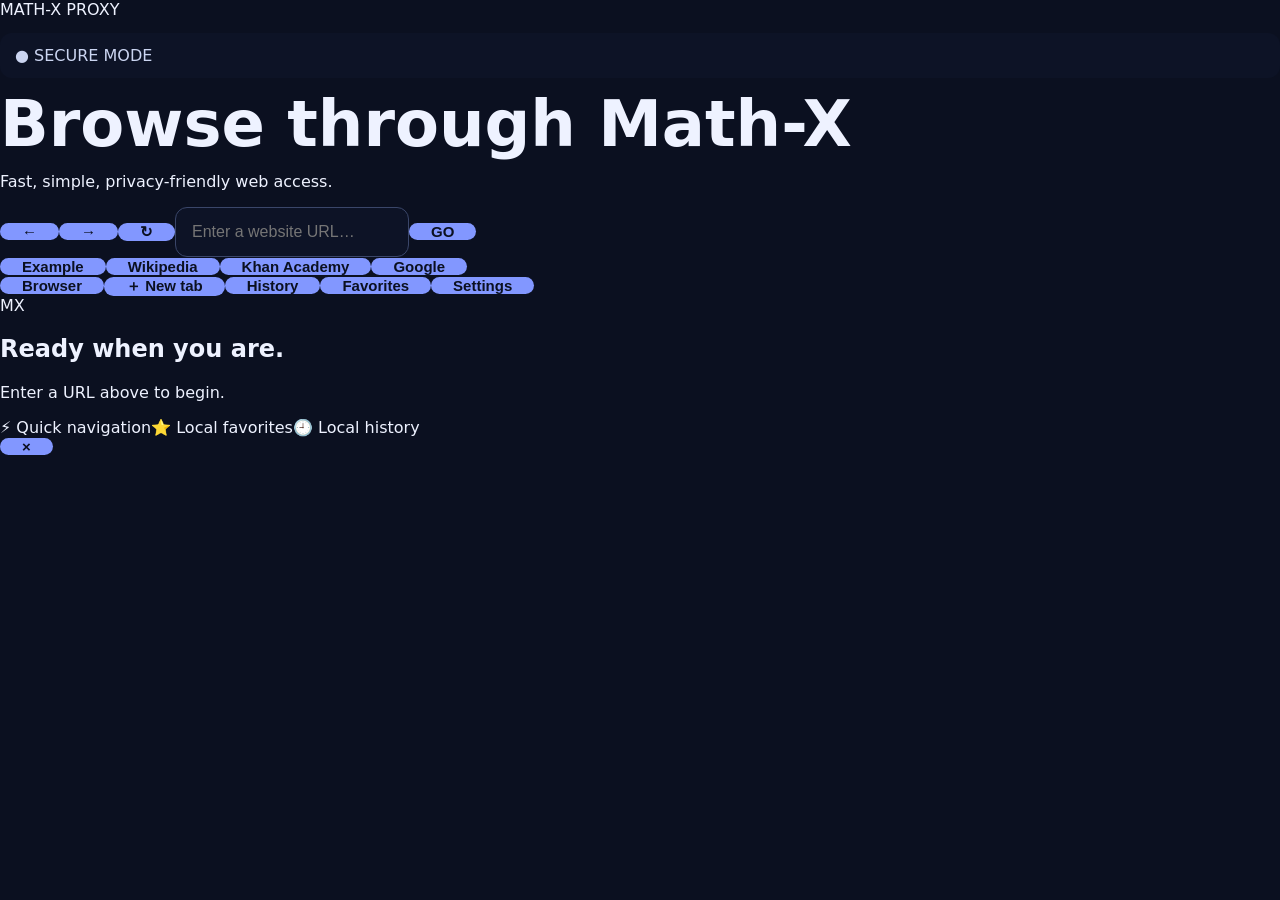
==== proxy-pro/templates/index.html @ 6c1ec421 "Add full proxy interface" ====
<!doctype html>
<html lang="en">
<head>
<meta charset="utf-8">
<meta name="viewport" content="width=device-width,initial-scale=1">
<title>Math-X Proxy Pro</title>
<link rel="stylesheet" href="/static/style.css">
</head>
<body>
<header class="top"><div class="brand">MATH-X <span>PROXY</span></div><div class="status">● SECURE MODE</div></header>
<main>
<section class="hero"><h1>Browse through Math-X</h1><p>Fast, simple, privacy-friendly web access.</p>
<div class="bar"><button id="back" title="Alt+Left">←</button><button id="forward" title="Alt+Right">→</button><button id="reload" title="Ctrl+R">↻</button><input id="url" placeholder="Enter a website URL…" autocomplete="off"><button id="go">GO</button></div>
<div class="quick"><button data-url="https://example.com">Example</button><button data-url="https://wikipedia.org">Wikipedia</button><button data-url="https://www.khanacademy.org">Khan Academy</button><button data-url="https://www.google.com">Google</button></div>
</section>
<section class="workspace"><div class="tabs"><button class="tab active">Browser</button><button class="tab" id="newTab">＋ New tab</button><button class="tab" id="historyBtn">History</button><button class="tab" id="favoritesBtn">Favorites</button><button class="tab" id="settingsBtn">Settings</button></div><div class="panel"><div id="welcome"><div class="orb">MX</div><h2>Ready when you are.</h2><p>Enter a URL above to begin.</p><div class="tips"><span>⚡ Quick navigation</span><span>⭐ Local favorites</span><span>🕘 Local history</span></div></div><iframe id="frame" hidden sandbox="allow-forms allow-modals allow-popups allow-scripts allow-same-origin"></iframe></div></section>
</main>
<div id="drawer" class="drawer"><button id="closeDrawer">×</button><div id="drawerContent"></div></div>
<script src="/static/script.js"></script>
</body></html>
---- static/style.css ----
* { box-sizing: border-box; }
:root { color-scheme: dark; font-family: Inter, system-ui, -apple-system, BlinkMacSystemFont, "Segoe UI", sans-serif; }
body { margin: 0; min-height: 100vh; background: #0b1020; color: #eef2ff; }
.shell { width: min(900px, 92vw); margin: 0 auto; padding: 8vh 0; }
.card { background: #141b31; border: 1px solid #293454; border-radius: 24px; padding: clamp(24px, 5vw, 48px); box-shadow: 0 24px 70px rgba(0,0,0,.28); }
.badge { display: inline-block; padding: 6px 10px; border-radius: 999px; background: #202a4b; color: #aebdff; font-size: 12px; font-weight: 800; letter-spacing: .12em; }
h1 { margin: 14px 0 6px; font-size: clamp(36px, 8vw, 64px); line-height: 1; }
.subtitle { margin: 0 0 32px; color: #aeb8d2; font-size: 17px; }
label { display: block; margin-bottom: 9px; font-weight: 700; }
.row { display: flex; gap: 10px; }
input { flex: 1; min-width: 0; border: 1px solid #3a4669; background: #0d1326; color: #fff; border-radius: 12px; padding: 15px 16px; font-size: 16px; outline: none; }
input:focus { border-color: #8297ff; box-shadow: 0 0 0 3px rgba(130,151,255,.16); }
button { border: 0; border-radius: 12px; padding: 0 22px; background: #8297ff; color: #0b1020; font-weight: 800; font-size: 15px; cursor: pointer; }
button:hover { filter: brightness(1.08); }
.examples { display: flex; flex-wrap: wrap; gap: 8px; margin: 14px 0 18px; }
.example { padding: 9px 12px; background: #202a4b; color: #dce3ff; font-size: 13px; }
.status { margin-top: 14px; padding: 13px 15px; border-radius: 12px; background: #0d1326; color: #cbd5f1; white-space: pre-wrap; }
.status.error { color: #ffb4b4; }
#result { width: 100%; min-height: 500px; margin-top: 18px; border: 1px solid #303b5c; border-radius: 14px; background: white; }
.note { margin: 20px 0 0; color: #7f8aa8; font-size: 12px; line-height: 1.5; }
@media (max-width: 600px) { .row { flex-direction: column; } button { min-height: 48px; } .shell { padding: 24px 0; } }
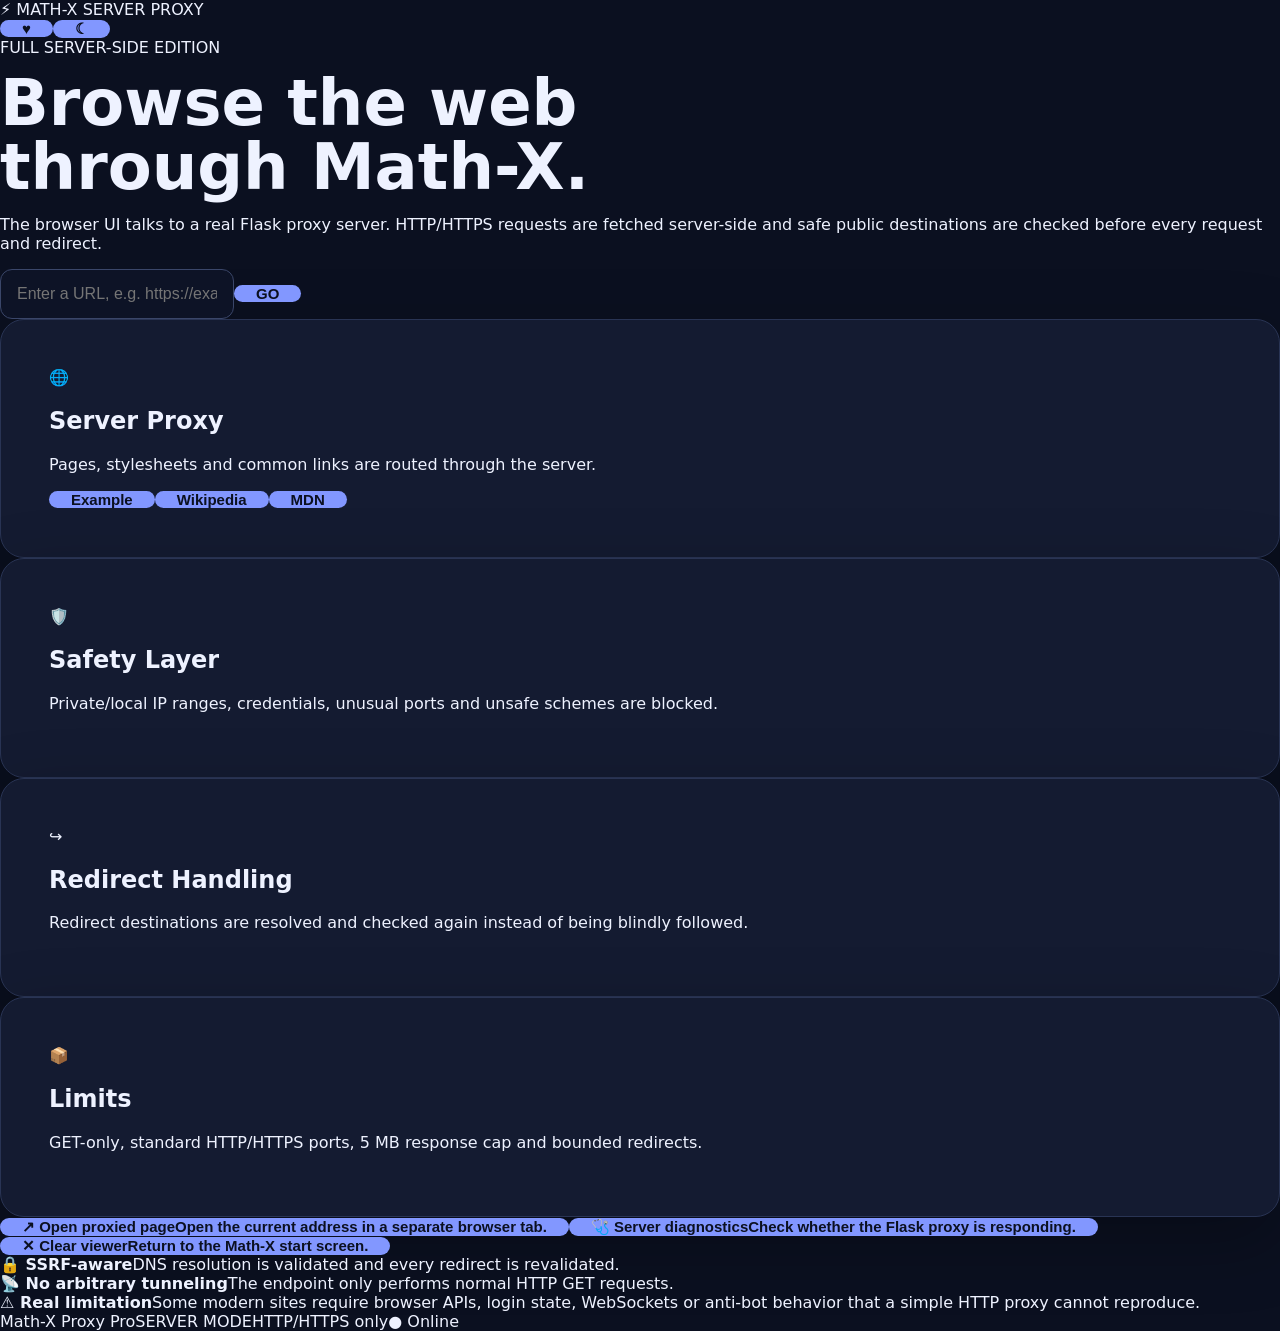
==== commit 3c012ba4: "Connect Proxy Pro UI to server proxy" ====
--- a/proxy-pro/templates/index.html
+++ b/proxy-pro/templates/index.html
@@ -3,18 +3,47 @@
 <head>
 <meta charset="utf-8">
 <meta name="viewport" content="width=device-width,initial-scale=1">
-<title>Math-X Proxy Pro</title>
+<title>Math-X Proxy Pro — Server</title>
 <link rel="stylesheet" href="/static/style.css">
 </head>
 <body>
-<header class="top"><div class="brand">MATH-X <span>PROXY</span></div><div class="status">● SECURE MODE</div></header>
+<div class="ambient"></div>
+<header class="top"><div class="brand">⚡ MATH-X <span>SERVER PROXY</span></div><div class="top-actions"><button id="health">♥</button><button id="theme">☾</button></div></header>
 <main>
-<section class="hero"><h1>Browse through Math-X</h1><p>Fast, simple, privacy-friendly web access.</p>
-<div class="bar"><button id="back" title="Alt+Left">←</button><button id="forward" title="Alt+Right">→</button><button id="reload" title="Ctrl+R">↻</button><input id="url" placeholder="Enter a website URL…" autocomplete="off"><button id="go">GO</button></div>
-<div class="quick"><button data-url="https://example.com">Example</button><button data-url="https://wikipedia.org">Wikipedia</button><button data-url="https://www.khanacademy.org">Khan Academy</button><button data-url="https://www.google.com">Google</button></div>
+<section class="home-page">
+<div class="hero"><div class="eyebrow">FULL SERVER-SIDE EDITION</div><h1>Browse the web<br><span>through Math-X.</span></h1><p>The browser UI talks to a real Flask proxy server. HTTP/HTTPS requests are fetched server-side and safe public destinations are checked before every request and redirect.</p></div>
+<div class="searchbox"><input id="url" placeholder="Enter a URL, e.g. https://example.com" autocomplete="off"><button id="go">GO</button></div>
+<div class="cards">
+<article class="card"><div class="card-icon">🌐</div><h2>Server Proxy</h2><p>Pages, stylesheets and common links are routed through the server.</p><div class="quick"><button data-url="https://example.com">Example</button><button data-url="https://www.wikipedia.org">Wikipedia</button><button data-url="https://developer.mozilla.org">MDN</button></div></article>
+<article class="card"><div class="card-icon">🛡️</div><h2>Safety Layer</h2><p>Private/local IP ranges, credentials, unusual ports and unsafe schemes are blocked.</p></article>
+<article class="card"><div class="card-icon">↪️</div><h2>Redirect Handling</h2><p>Redirect destinations are resolved and checked again instead of being blindly followed.</p></article>
+<article class="card"><div class="card-icon">📦</div><h2>Limits</h2><p>GET-only, standard HTTP/HTTPS ports, 5 MB response cap and bounded redirects.</p></article>
+</div>
+<div class="mega-grid"><button class="mega-card" id="openNew">↗ Open proxied page<span>Open the current address in a separate browser tab.</span></button><button class="mega-card" id="serverHealth">🩺 Server diagnostics<span>Check whether the Flask proxy is responding.</span></button><button class="mega-card" id="clear">✕ Clear viewer<span>Return to the Math-X start screen.</span></button></div>
+<div class="feature-grid"><div><b>🔒 SSRF-aware</b><span>DNS resolution is validated and every redirect is revalidated.</span></div><div><b>📡 No arbitrary tunneling</b><span>The endpoint only performs normal HTTP GET requests.</span></div><div><b>⚠️ Real limitation</b><span>Some modern sites require browser APIs, login state, WebSockets or anti-bot behavior that a simple HTTP proxy cannot reproduce.</span></div></div>
 </section>
-<section class="workspace"><div class="tabs"><button class="tab active">Browser</button><button class="tab" id="newTab">＋ New tab</button><button class="tab" id="historyBtn">History</button><button class="tab" id="favoritesBtn">Favorites</button><button class="tab" id="settingsBtn">Settings</button></div><div class="panel"><div id="welcome"><div class="orb">MX</div><h2>Ready when you are.</h2><p>Enter a URL above to begin.</p><div class="tips"><span>⚡ Quick navigation</span><span>⭐ Local favorites</span><span>🕘 Local history</span></div></div><iframe id="frame" hidden sandbox="allow-forms allow-modals allow-popups allow-scripts allow-same-origin"></iframe></div></section>
+<section class="viewer-page" id="viewerPage" hidden><div class="viewer-head"><div><strong id="status">Loading</strong><span id="hint">Server proxy</span></div><div class="viewer-actions"><button id="back">←</button><button id="reload">↻</button><button id="newTab">↗</button></div></div><div id="loading" class="loading"><div class="spinner"></div><b>Fetching through Math-X…</b></div><iframe id="frame" title="Math-X proxied website" sandbox="allow-forms allow-modals allow-popups allow-scripts allow-same-origin"></iframe></section>
 </main>
-<div id="drawer" class="drawer"><button id="closeDrawer">×</button><div id="drawerContent"></div></div>
-<script src="/static/script.js"></script>
+<footer><span>Math-X Proxy Pro</span><span>SERVER MODE</span><span>HTTP/HTTPS only</span><span id="online">● Online</span></footer>
+<div id="toast" class="toast" role="status"></div>
+<script>
+(() => {
+ const $=s=>document.querySelector(s), input=$('#url'), home=document.querySelector('.home-page'), viewer=$('#viewerPage'), frame=$('#frame'), loading=$('#loading'), status=$('#status'), hint=$('#hint'), toast=$('#toast');
+ let current='', history=JSON.parse(localStorage.getItem('mx-server-history')||'[]');
+ const notify=m=>{toast.textContent=m;toast.classList.add('show');clearTimeout(notify.t);notify.t=setTimeout(()=>toast.classList.remove('show'),2200)};
+ const normalize=v=>{v=String(v||'').trim();if(!v)return'';if(/^https?:\/\//i.test(v))return v;if(/^[^\s]+\.[^\s]+/.test(v))return'https://'+v;return'https://www.google.com/search?q='+encodeURIComponent(v)};
+ const proxy=v=>'/proxy?url='+encodeURIComponent(v);
+ function open(v,add=true){const u=normalize(v);if(!u){notify('Enter a URL first.');return}current=u;input.value=u;home.hidden=true;viewer.hidden=false;loading.hidden=false;status.textContent=new URL(u).hostname;hint.textContent='Fetched by the Math-X server';frame.src=proxy(u);if(add){history=[u,...history.filter(x=>x!==u)].slice(0,100);localStorage.setItem('mx-server-history',JSON.stringify(history))}}
+ $('#go').onclick=()=>open(input.value);input.onkeydown=e=>{if(e.key==='Enter')open(input.value)};
+ document.querySelectorAll('[data-url]').forEach(b=>b.onclick=()=>open(b.dataset.url));
+ frame.onload=()=>{loading.hidden=true};
+ $('#reload').onclick=()=>current&&open(current,false);$('#newTab').onclick=()=>current&&window.open(proxy(current),'_blank');$('#openNew').onclick=()=>current?window.open(proxy(current),'_blank'):notify('Open a page first.');
+ $('#clear').onclick=()=>{current='';viewer.hidden=true;home.hidden=false;frame.src='about:blank';input.value=''};
+ $('#back').onclick=()=>{if(history.length>1){const i=history.indexOf(current);const prev=history[i+1]||history[1];if(prev)open(prev,false)}else notify('No previous proxy page.')};
+ $('#health').onclick=$('#serverHealth').onclick=async()=>{try{const r=await fetch('/health');const j=await r.json();notify(j.ok?'♥ Server online — safe server proxy active':'Server check failed')}catch{notify('Server health check failed')}};
+ $('#theme').onclick=()=>{document.body.classList.toggle('light');localStorage.setItem('mx-server-theme',document.body.classList.contains('light')?'light':'dark')};
+ if(localStorage.getItem('mx-server-theme')==='light')document.body.classList.add('light');
+ window.addEventListener('online',()=>$('#online').textContent='● Online');window.addEventListener('offline',()=>$('#online').textContent='● Offline');
+})();
+</script>
 </body></html>
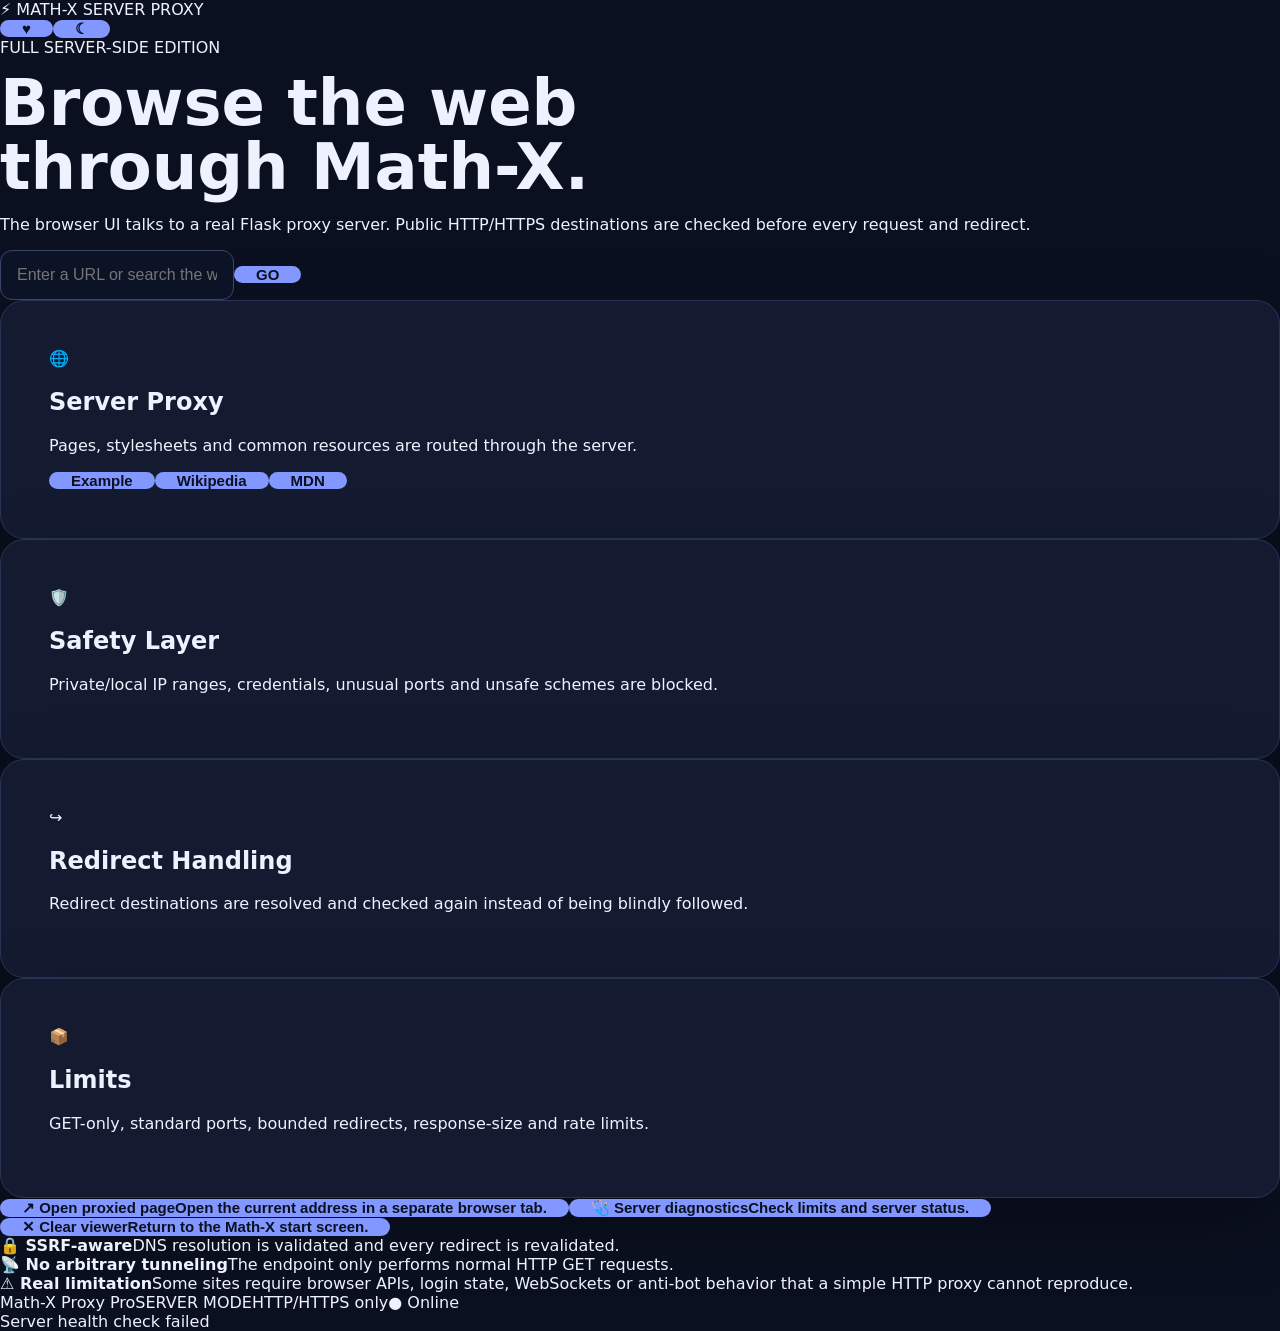
==== commit 17cdba8f: "Upgrade server proxy UI with navigation, keyboard shortcuts, and diagnostics" ====
--- a/proxy-pro/templates/index.html
+++ b/proxy-pro/templates/index.html
@@ -8,42 +8,59 @@
 </head>
 <body>
 <div class="ambient"></div>
-<header class="top"><div class="brand">⚡ MATH-X <span>SERVER PROXY</span></div><div class="top-actions"><button id="health">♥</button><button id="theme">☾</button></div></header>
+<header class="top">
+  <div class="brand">⚡ MATH-X <span>SERVER PROXY</span></div>
+  <div class="top-actions"><button id="health" title="Server health">♥</button><button id="theme" title="Toggle theme">☾</button></div>
+</header>
 <main>
 <section class="home-page">
-<div class="hero"><div class="eyebrow">FULL SERVER-SIDE EDITION</div><h1>Browse the web<br><span>through Math-X.</span></h1><p>The browser UI talks to a real Flask proxy server. HTTP/HTTPS requests are fetched server-side and safe public destinations are checked before every request and redirect.</p></div>
-<div class="searchbox"><input id="url" placeholder="Enter a URL, e.g. https://example.com" autocomplete="off"><button id="go">GO</button></div>
+<div class="hero"><div class="eyebrow">FULL SERVER-SIDE EDITION</div><h1>Browse the web<br><span>through Math-X.</span></h1><p>The browser UI talks to a real Flask proxy server. Public HTTP/HTTPS destinations are checked before every request and redirect.</p></div>
+<div class="searchbox"><input id="url" placeholder="Enter a URL or search the web…" autocomplete="off" spellcheck="false"><button id="go">GO</button></div>
 <div class="cards">
-<article class="card"><div class="card-icon">🌐</div><h2>Server Proxy</h2><p>Pages, stylesheets and common links are routed through the server.</p><div class="quick"><button data-url="https://example.com">Example</button><button data-url="https://www.wikipedia.org">Wikipedia</button><button data-url="https://developer.mozilla.org">MDN</button></div></article>
+<article class="card"><div class="card-icon">🌐</div><h2>Server Proxy</h2><p>Pages, stylesheets and common resources are routed through the server.</p><div class="quick"><button data-url="https://example.com">Example</button><button data-url="https://www.wikipedia.org">Wikipedia</button><button data-url="https://developer.mozilla.org">MDN</button></div></article>
 <article class="card"><div class="card-icon">🛡️</div><h2>Safety Layer</h2><p>Private/local IP ranges, credentials, unusual ports and unsafe schemes are blocked.</p></article>
 <article class="card"><div class="card-icon">↪️</div><h2>Redirect Handling</h2><p>Redirect destinations are resolved and checked again instead of being blindly followed.</p></article>
-<article class="card"><div class="card-icon">📦</div><h2>Limits</h2><p>GET-only, standard HTTP/HTTPS ports, 5 MB response cap and bounded redirects.</p></article>
+<article class="card"><div class="card-icon">📦</div><h2>Limits</h2><p>GET-only, standard ports, bounded redirects, response-size and rate limits.</p></article>
 </div>
-<div class="mega-grid"><button class="mega-card" id="openNew">↗ Open proxied page<span>Open the current address in a separate browser tab.</span></button><button class="mega-card" id="serverHealth">🩺 Server diagnostics<span>Check whether the Flask proxy is responding.</span></button><button class="mega-card" id="clear">✕ Clear viewer<span>Return to the Math-X start screen.</span></button></div>
-<div class="feature-grid"><div><b>🔒 SSRF-aware</b><span>DNS resolution is validated and every redirect is revalidated.</span></div><div><b>📡 No arbitrary tunneling</b><span>The endpoint only performs normal HTTP GET requests.</span></div><div><b>⚠️ Real limitation</b><span>Some modern sites require browser APIs, login state, WebSockets or anti-bot behavior that a simple HTTP proxy cannot reproduce.</span></div></div>
+<div class="mega-grid"><button class="mega-card" id="openNew">↗ Open proxied page<span>Open the current address in a separate browser tab.</span></button><button class="mega-card" id="serverHealth">🩺 Server diagnostics<span>Check limits and server status.</span></button><button class="mega-card" id="clear">✕ Clear viewer<span>Return to the Math-X start screen.</span></button></div>
+<div class="feature-grid"><div><b>🔒 SSRF-aware</b><span>DNS resolution is validated and every redirect is revalidated.</span></div><div><b>📡 No arbitrary tunneling</b><span>The endpoint only performs normal HTTP GET requests.</span></div><div><b>⚠️ Real limitation</b><span>Some sites require browser APIs, login state, WebSockets or anti-bot behavior that a simple HTTP proxy cannot reproduce.</span></div></div>
 </section>
-<section class="viewer-page" id="viewerPage" hidden><div class="viewer-head"><div><strong id="status">Loading</strong><span id="hint">Server proxy</span></div><div class="viewer-actions"><button id="back">←</button><button id="reload">↻</button><button id="newTab">↗</button></div></div><div id="loading" class="loading"><div class="spinner"></div><b>Fetching through Math-X…</b></div><iframe id="frame" title="Math-X proxied website" sandbox="allow-forms allow-modals allow-popups allow-scripts allow-same-origin"></iframe></section>
+<section class="viewer-page" id="viewerPage" hidden>
+  <div class="viewer-head"><div><strong id="status">Loading</strong><span id="hint">Server proxy</span></div><div class="viewer-actions"><button id="back" title="Back">←</button><button id="home" title="Home">⌂</button><button id="reload" title="Reload">↻</button><button id="newTab" title="Open in new tab">↗</button></div></div>
+  <div id="errorPanel" hidden class="proxy-error"><div class="error-icon">⚠️</div><h2>Math-X could not load this page</h2><p id="errorText">The server could not fetch the destination.</p><button id="errorHome">Back to Math-X</button></div>
+  <div id="loading" class="loading"><div class="spinner"></div><b>Fetching through Math-X…</b><span>Checking destination and following safe redirects</span></div>
+  <iframe id="frame" title="Math-X proxied website" sandbox="allow-forms allow-modals allow-popups allow-scripts allow-same-origin"></iframe>
+</section>
 </main>
 <footer><span>Math-X Proxy Pro</span><span>SERVER MODE</span><span>HTTP/HTTPS only</span><span id="online">● Online</span></footer>
 <div id="toast" class="toast" role="status"></div>
 <script>
 (() => {
- const $=s=>document.querySelector(s), input=$('#url'), home=document.querySelector('.home-page'), viewer=$('#viewerPage'), frame=$('#frame'), loading=$('#loading'), status=$('#status'), hint=$('#hint'), toast=$('#toast');
+ const $=s=>document.querySelector(s), input=$('#url'), homePage=document.querySelector('.home-page'), viewer=$('#viewerPage'), frame=$('#frame'), loading=$('#loading'), errorPanel=$('#errorPanel'), errorText=$('#errorText'), status=$('#status'), hint=$('#hint'), toast=$('#toast');
  let current='', history=JSON.parse(localStorage.getItem('mx-server-history')||'[]');
- const notify=m=>{toast.textContent=m;toast.classList.add('show');clearTimeout(notify.t);notify.t=setTimeout(()=>toast.classList.remove('show'),2200)};
+ const notify=m=>{toast.textContent=m;toast.classList.add('show');clearTimeout(notify.t);notify.t=setTimeout(()=>toast.classList.remove('show'),2400)};
  const normalize=v=>{v=String(v||'').trim();if(!v)return'';if(/^https?:\/\//i.test(v))return v;if(/^[^\s]+\.[^\s]+/.test(v))return'https://'+v;return'https://www.google.com/search?q='+encodeURIComponent(v)};
  const proxy=v=>'/proxy?url='+encodeURIComponent(v);
- function open(v,add=true){const u=normalize(v);if(!u){notify('Enter a URL first.');return}current=u;input.value=u;home.hidden=true;viewer.hidden=false;loading.hidden=false;status.textContent=new URL(u).hostname;hint.textContent='Fetched by the Math-X server';frame.src=proxy(u);if(add){history=[u,...history.filter(x=>x!==u)].slice(0,100);localStorage.setItem('mx-server-history',JSON.stringify(history))}}
+ const showError=m=>{loading.hidden=true;frame.hidden=true;errorPanel.hidden=false;errorText.textContent=m||'The server could not fetch the destination.'};
+ function open(v,add=true){const u=normalize(v);if(!u){notify('Enter a URL or search term first.');return}try{new URL(u)}catch{notify('That address is not valid.');return}current=u;input.value=u;homePage.hidden=true;viewer.hidden=false;frame.hidden=false;errorPanel.hidden=true;loading.hidden=false;status.textContent=new URL(u).hostname;hint.textContent='Fetched by the Math-X server';frame.src=proxy(u);if(add){history=[u,...history.filter(x=>x!==u)].slice(0,100);localStorage.setItem('mx-server-history',JSON.stringify(history))}}
  $('#go').onclick=()=>open(input.value);input.onkeydown=e=>{if(e.key==='Enter')open(input.value)};
  document.querySelectorAll('[data-url]').forEach(b=>b.onclick=()=>open(b.dataset.url));
  frame.onload=()=>{loading.hidden=true};
- $('#reload').onclick=()=>current&&open(current,false);$('#newTab').onclick=()=>current&&window.open(proxy(current),'_blank');$('#openNew').onclick=()=>current?window.open(proxy(current),'_blank'):notify('Open a page first.');
- $('#clear').onclick=()=>{current='';viewer.hidden=true;home.hidden=false;frame.src='about:blank';input.value=''};
- $('#back').onclick=()=>{if(history.length>1){const i=history.indexOf(current);const prev=history[i+1]||history[1];if(prev)open(prev,false)}else notify('No previous proxy page.')};
- $('#health').onclick=$('#serverHealth').onclick=async()=>{try{const r=await fetch('/health');const j=await r.json();notify(j.ok?'♥ Server online — safe server proxy active':'Server check failed')}catch{notify('Server health check failed')}};
+ frame.onerror=()=>showError('The browser could not display the proxied response.');
+ $('#reload').onclick=()=>current&&open(current,false);
+ $('#newTab').onclick=()=>current&&window.open(proxy(current),'_blank','noopener');
+ $('#openNew').onclick=()=>current?window.open(proxy(current),'_blank','noopener'):notify('Open a page first.');
+ const goHome=()=>{current='';viewer.hidden=true;homePage.hidden=false;frame.src='about:blank';input.value='';errorPanel.hidden=true};
+ $('#home').onclick=goHome;$('#clear').onclick=goHome;$('#errorHome').onclick=goHome;
+ $('#back').onclick=()=>{const i=history.indexOf(current);const prev=i>=0?(history[i+1]||''):'';if(prev)open(prev,false);else notify('No previous proxy page.')};
+ async function health(){try{const r=await fetch('/health',{cache:'no-store'});const j=await r.json();if(j.ok)notify(`♥ Online · ${j.version||'server'} · ${j.limits?.rate_limit||'—'} req/${j.limits?.rate_window_seconds||'—'}s`);else notify('Server health check failed')}catch{notify('Server health check failed')}}
+ $('#health').onclick=health;$('#serverHealth').onclick=health;
  $('#theme').onclick=()=>{document.body.classList.toggle('light');localStorage.setItem('mx-server-theme',document.body.classList.contains('light')?'light':'dark')};
  if(localStorage.getItem('mx-server-theme')==='light')document.body.classList.add('light');
  window.addEventListener('online',()=>$('#online').textContent='● Online');window.addEventListener('offline',()=>$('#online').textContent='● Offline');
+ document.addEventListener('keydown',e=>{if((e.ctrlKey||e.metaKey)&&e.key.toLowerCase()==='l'){e.preventDefault();input.focus();input.select()}if(e.key==='Escape'&& !viewer.hidden)goHome();if(e.key==='r'&&viewer.hidden===false&&!e.ctrlKey&&!e.metaKey){e.preventDefault();$('#reload').click()}});
+ health();
 })();
 </script>
-</body></html>+</body>
+</html>
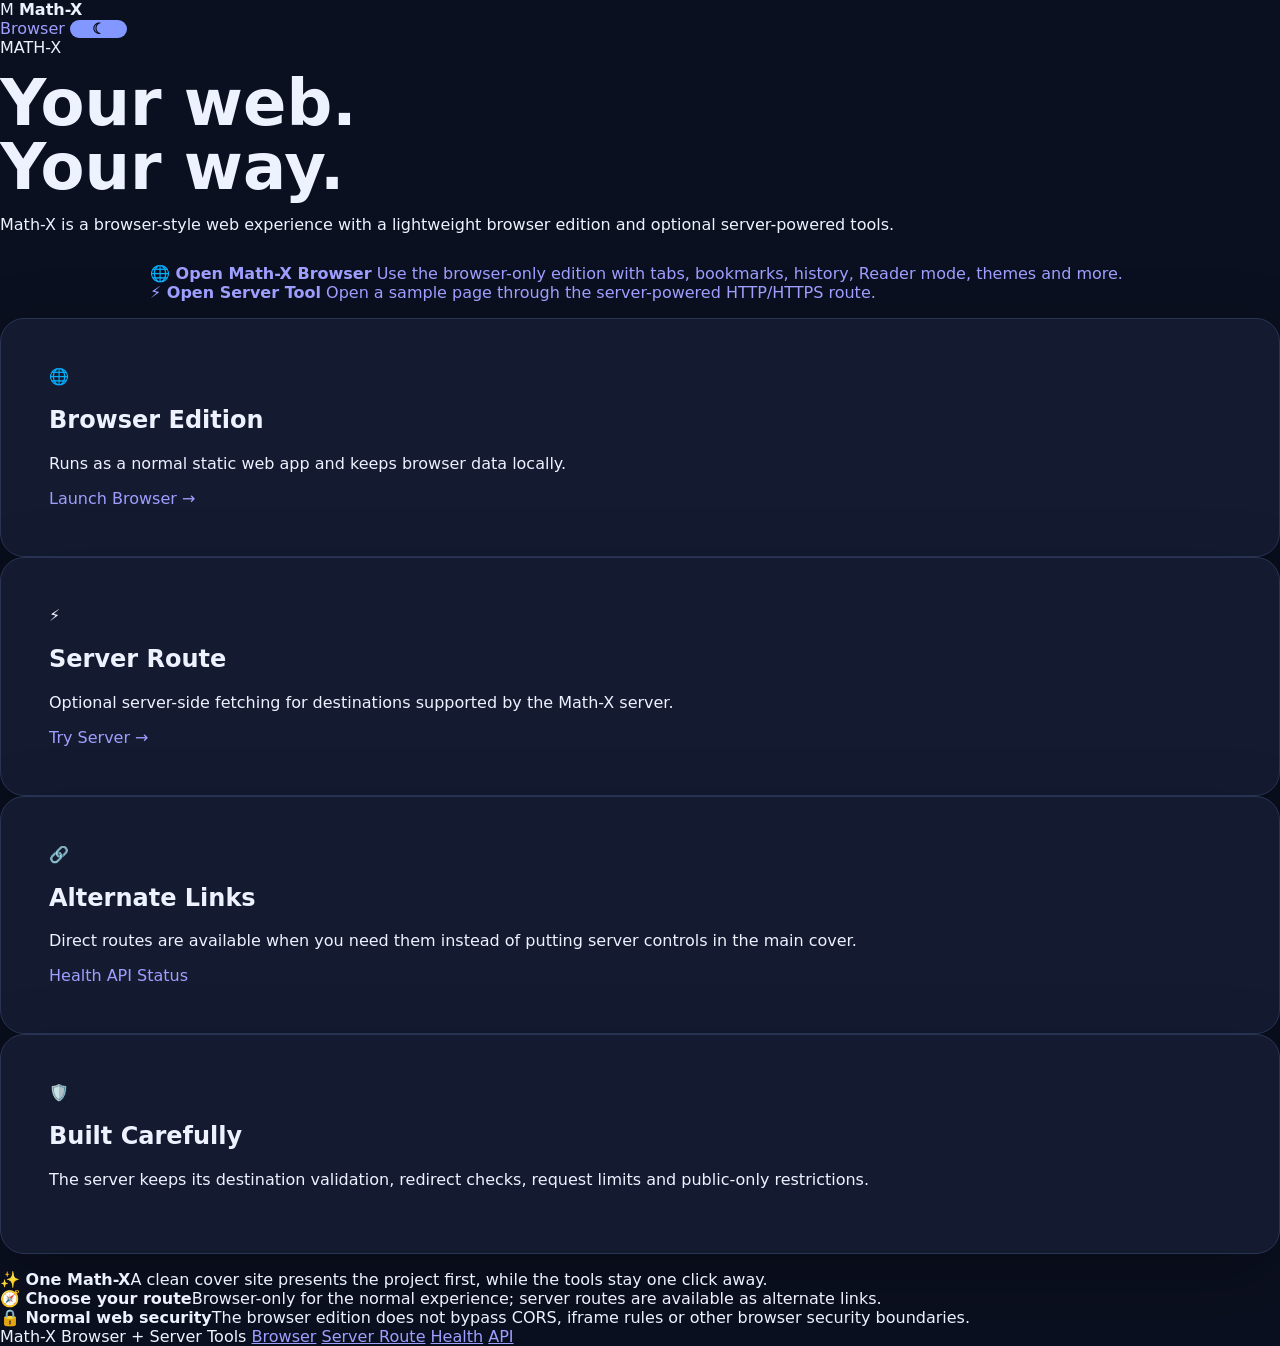
==== commit 1492f999: "Turn server landing page into Math-X cover site" ====
--- a/proxy-pro/templates/index.html
+++ b/proxy-pro/templates/index.html
@@ -3,63 +3,91 @@
 <head>
 <meta charset="utf-8">
 <meta name="viewport" content="width=device-width,initial-scale=1">
-<title>Math-X Proxy Pro — Server</title>
+<meta name="theme-color" content="#f6f7f9">
+<meta name="description" content="Math-X — a web browser with optional server tools.">
+<title>Math-X</title>
 <link rel="stylesheet" href="/static/style.css">
 </head>
 <body>
 <div class="ambient"></div>
 <header class="top">
-  <div class="brand">⚡ MATH-X <span>SERVER PROXY</span></div>
-  <div class="top-actions"><button id="health" title="Server health">♥</button><button id="theme" title="Toggle theme">☾</button></div>
+  <div class="brand"><span class="brand-mark">M</span> <strong>Math-X</strong></div>
+  <nav class="top-actions" aria-label="Math-X links">
+    <a class="mega-card" href="/static/index.html" style="text-decoration:none">Browser</a>
+    <button id="theme" title="Appearance">☾</button>
+  </nav>
 </header>
 <main>
 <section class="home-page">
-<div class="hero"><div class="eyebrow">FULL SERVER-SIDE EDITION</div><h1>Browse the web<br><span>through Math-X.</span></h1><p>The browser UI talks to a real Flask proxy server. Public HTTP/HTTPS destinations are checked before every request and redirect.</p></div>
-<div class="searchbox"><input id="url" placeholder="Enter a URL or search the web…" autocomplete="off" spellcheck="false"><button id="go">GO</button></div>
-<div class="cards">
-<article class="card"><div class="card-icon">🌐</div><h2>Server Proxy</h2><p>Pages, stylesheets and common resources are routed through the server.</p><div class="quick"><button data-url="https://example.com">Example</button><button data-url="https://www.wikipedia.org">Wikipedia</button><button data-url="https://developer.mozilla.org">MDN</button></div></article>
-<article class="card"><div class="card-icon">🛡️</div><h2>Safety Layer</h2><p>Private/local IP ranges, credentials, unusual ports and unsafe schemes are blocked.</p></article>
-<article class="card"><div class="card-icon">↪️</div><h2>Redirect Handling</h2><p>Redirect destinations are resolved and checked again instead of being blindly followed.</p></article>
-<article class="card"><div class="card-icon">📦</div><h2>Limits</h2><p>GET-only, standard ports, bounded redirects, response-size and rate limits.</p></article>
-</div>
-<div class="mega-grid"><button class="mega-card" id="openNew">↗ Open proxied page<span>Open the current address in a separate browser tab.</span></button><button class="mega-card" id="serverHealth">🩺 Server diagnostics<span>Check limits and server status.</span></button><button class="mega-card" id="clear">✕ Clear viewer<span>Return to the Math-X start screen.</span></button></div>
-<div class="feature-grid"><div><b>🔒 SSRF-aware</b><span>DNS resolution is validated and every redirect is revalidated.</span></div><div><b>📡 No arbitrary tunneling</b><span>The endpoint only performs normal HTTP GET requests.</span></div><div><b>⚠️ Real limitation</b><span>Some sites require browser APIs, login state, WebSockets or anti-bot behavior that a simple HTTP proxy cannot reproduce.</span></div></div>
-</section>
-<section class="viewer-page" id="viewerPage" hidden>
-  <div class="viewer-head"><div><strong id="status">Loading</strong><span id="hint">Server proxy</span></div><div class="viewer-actions"><button id="back" title="Back">←</button><button id="home" title="Home">⌂</button><button id="reload" title="Reload">↻</button><button id="newTab" title="Open in new tab">↗</button></div></div>
-  <div id="errorPanel" hidden class="proxy-error"><div class="error-icon">⚠️</div><h2>Math-X could not load this page</h2><p id="errorText">The server could not fetch the destination.</p><button id="errorHome">Back to Math-X</button></div>
-  <div id="loading" class="loading"><div class="spinner"></div><b>Fetching through Math-X…</b><span>Checking destination and following safe redirects</span></div>
-  <iframe id="frame" title="Math-X proxied website" sandbox="allow-forms allow-modals allow-popups allow-scripts allow-same-origin"></iframe>
+  <div class="hero">
+    <div class="eyebrow">MATH-X</div>
+    <h1>Your web.<br><span>Your way.</span></h1>
+    <p>Math-X is a browser-style web experience with a lightweight browser edition and optional server-powered tools.</p>
+  </div>
+
+  <div class="mega-grid" style="max-width:980px;margin:30px auto 0">
+    <a class="mega-card" href="/static/index.html" style="text-decoration:none">
+      <b>🌐 Open Math-X Browser</b>
+      <span>Use the browser-only edition with tabs, bookmarks, history, Reader mode, themes and more.</span>
+    </a>
+    <a class="mega-card" href="/proxy?url=https%3A%2F%2Fexample.com" style="text-decoration:none">
+      <b>⚡ Open Server Tool</b>
+      <span>Open a sample page through the server-powered HTTP/HTTPS route.</span>
+    </a>
+  </div>
+
+  <div class="cards" style="margin-top:16px">
+    <article class="card">
+      <div class="card-icon">🌐</div>
+      <h2>Browser Edition</h2>
+      <p>Runs as a normal static web app and keeps browser data locally.</p>
+      <a class="mega-card" href="/static/index.html" style="text-decoration:none;margin-top:12px">Launch Browser →</a>
+    </article>
+    <article class="card">
+      <div class="card-icon">⚡</div>
+      <h2>Server Route</h2>
+      <p>Optional server-side fetching for destinations supported by the Math-X server.</p>
+      <a class="mega-card" href="/proxy?url=https%3A%2F%2Fexample.com" style="text-decoration:none;margin-top:12px">Try Server →</a>
+    </article>
+    <article class="card">
+      <div class="card-icon">🔗</div>
+      <h2>Alternate Links</h2>
+      <p>Direct routes are available when you need them instead of putting server controls in the main cover.</p>
+      <div class="quick" style="margin-top:12px">
+        <a class="mega-card" href="/health" style="text-decoration:none">Health</a>
+        <a class="mega-card" href="/api/status" style="text-decoration:none">API Status</a>
+      </div>
+    </article>
+    <article class="card">
+      <div class="card-icon">🛡️</div>
+      <h2>Built Carefully</h2>
+      <p>The server keeps its destination validation, redirect checks, request limits and public-only restrictions.</p>
+    </article>
+  </div>
+
+  <div class="feature-grid" style="margin-top:16px">
+    <div><b>✨ One Math-X</b><span>A clean cover site presents the project first, while the tools stay one click away.</span></div>
+    <div><b>🧭 Choose your route</b><span>Browser-only for the normal experience; server routes are available as alternate links.</span></div>
+    <div><b>🔒 Normal web security</b><span>The browser edition does not bypass CORS, iframe rules or other browser security boundaries.</span></div>
+  </div>
 </section>
 </main>
-<footer><span>Math-X Proxy Pro</span><span>SERVER MODE</span><span>HTTP/HTTPS only</span><span id="online">● Online</span></footer>
-<div id="toast" class="toast" role="status"></div>
+<footer>
+  <span>Math-X</span>
+  <span>Browser + Server Tools</span>
+  <a href="/static/index.html">Browser</a>
+  <a href="/proxy?url=https%3A%2F%2Fexample.com">Server Route</a>
+  <a href="/health">Health</a>
+  <a href="/api/status">API</a>
+</footer>
 <script>
 (() => {
- const $=s=>document.querySelector(s), input=$('#url'), homePage=document.querySelector('.home-page'), viewer=$('#viewerPage'), frame=$('#frame'), loading=$('#loading'), errorPanel=$('#errorPanel'), errorText=$('#errorText'), status=$('#status'), hint=$('#hint'), toast=$('#toast');
- let current='', history=JSON.parse(localStorage.getItem('mx-server-history')||'[]');
- const notify=m=>{toast.textContent=m;toast.classList.add('show');clearTimeout(notify.t);notify.t=setTimeout(()=>toast.classList.remove('show'),2400)};
- const normalize=v=>{v=String(v||'').trim();if(!v)return'';if(/^https?:\/\//i.test(v))return v;if(/^[^\s]+\.[^\s]+/.test(v))return'https://'+v;return'https://www.google.com/search?q='+encodeURIComponent(v)};
- const proxy=v=>'/proxy?url='+encodeURIComponent(v);
- const showError=m=>{loading.hidden=true;frame.hidden=true;errorPanel.hidden=false;errorText.textContent=m||'The server could not fetch the destination.'};
- function open(v,add=true){const u=normalize(v);if(!u){notify('Enter a URL or search term first.');return}try{new URL(u)}catch{notify('That address is not valid.');return}current=u;input.value=u;homePage.hidden=true;viewer.hidden=false;frame.hidden=false;errorPanel.hidden=true;loading.hidden=false;status.textContent=new URL(u).hostname;hint.textContent='Fetched by the Math-X server';frame.src=proxy(u);if(add){history=[u,...history.filter(x=>x!==u)].slice(0,100);localStorage.setItem('mx-server-history',JSON.stringify(history))}}
- $('#go').onclick=()=>open(input.value);input.onkeydown=e=>{if(e.key==='Enter')open(input.value)};
- document.querySelectorAll('[data-url]').forEach(b=>b.onclick=()=>open(b.dataset.url));
- frame.onload=()=>{loading.hidden=true};
- frame.onerror=()=>showError('The browser could not display the proxied response.');
- $('#reload').onclick=()=>current&&open(current,false);
- $('#newTab').onclick=()=>current&&window.open(proxy(current),'_blank','noopener');
- $('#openNew').onclick=()=>current?window.open(proxy(current),'_blank','noopener'):notify('Open a page first.');
- const goHome=()=>{current='';viewer.hidden=true;homePage.hidden=false;frame.src='about:blank';input.value='';errorPanel.hidden=true};
- $('#home').onclick=goHome;$('#clear').onclick=goHome;$('#errorHome').onclick=goHome;
- $('#back').onclick=()=>{const i=history.indexOf(current);const prev=i>=0?(history[i+1]||''):'';if(prev)open(prev,false);else notify('No previous proxy page.')};
- async function health(){try{const r=await fetch('/health',{cache:'no-store'});const j=await r.json();if(j.ok)notify(`♥ Online · ${j.version||'server'} · ${j.limits?.rate_limit||'—'} req/${j.limits?.rate_window_seconds||'—'}s`);else notify('Server health check failed')}catch{notify('Server health check failed')}}
- $('#health').onclick=health;$('#serverHealth').onclick=health;
- $('#theme').onclick=()=>{document.body.classList.toggle('light');localStorage.setItem('mx-server-theme',document.body.classList.contains('light')?'light':'dark')};
- if(localStorage.getItem('mx-server-theme')==='light')document.body.classList.add('light');
- window.addEventListener('online',()=>$('#online').textContent='● Online');window.addEventListener('offline',()=>$('#online').textContent='● Offline');
- document.addEventListener('keydown',e=>{if((e.ctrlKey||e.metaKey)&&e.key.toLowerCase()==='l'){e.preventDefault();input.focus();input.select()}if(e.key==='Escape'&& !viewer.hidden)goHome();if(e.key==='r'&&viewer.hidden===false&&!e.ctrlKey&&!e.metaKey){e.preventDefault();$('#reload').click()}});
- health();
+  const theme=document.querySelector('#theme');
+  theme.onclick=()=>{
+    document.body.classList.toggle('light');
+    localStorage.setItem('mx-cover-theme',document.body.classList.contains('light')?'light':'dark');
+  };
+  if(localStorage.getItem('mx-cover-theme')==='light') document.body.classList.add('light');
 })();
 </script>
 </body>
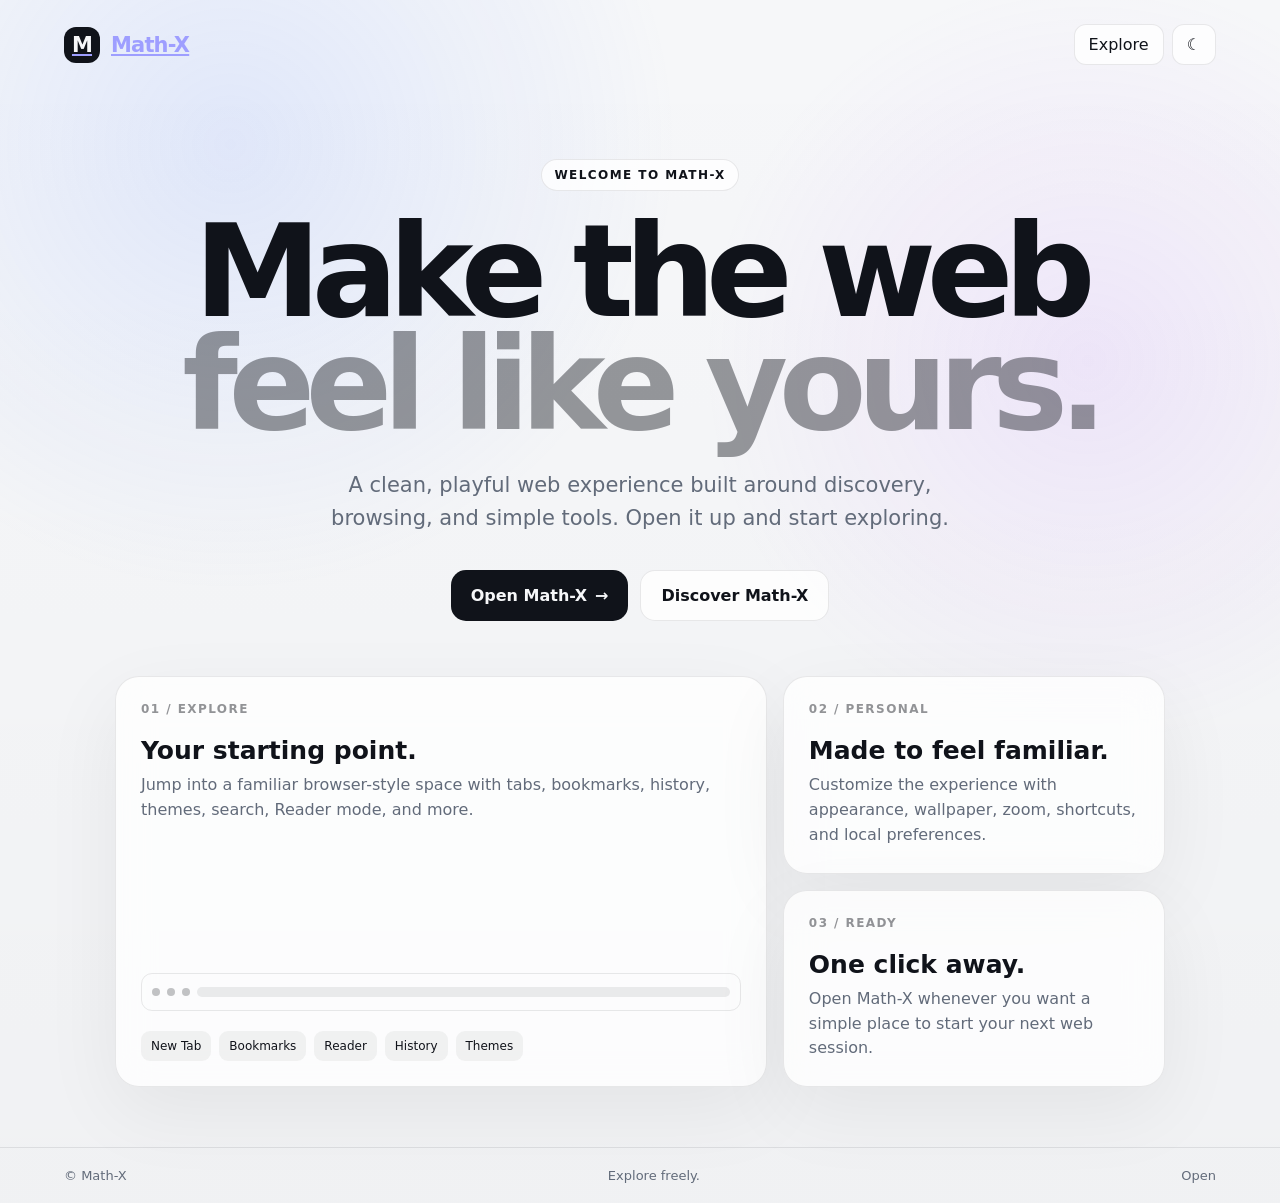
==== commit 21cefb47: "Make Math-X cover page purely product-focused" ====
--- a/proxy-pro/templates/index.html
+++ b/proxy-pro/templates/index.html
@@ -4,90 +4,94 @@
 <meta charset="utf-8">
 <meta name="viewport" content="width=device-width,initial-scale=1">
 <meta name="theme-color" content="#f6f7f9">
-<meta name="description" content="Math-X — a web browser with optional server tools.">
+<meta name="description" content="Math-X — explore, browse, and make the web yours.">
 <title>Math-X</title>
 <link rel="stylesheet" href="/static/style.css">
+<style>
+  :root{--cover-bg:#f6f7f9;--cover-text:#10131a;--cover-muted:#626b7a;--cover-card:rgba(255,255,255,.78);--cover-line:rgba(16,19,26,.09);--cover-accent:#10131a}
+  body{background:var(--cover-bg);color:var(--cover-text)}
+  body.dark{--cover-bg:#080a0f;--cover-text:#f5f7fb;--cover-muted:#9da6b5;--cover-card:rgba(20,24,33,.78);--cover-line:rgba(255,255,255,.1);--cover-accent:#fff}
+  .cover{min-height:100vh;display:flex;flex-direction:column;position:relative;overflow:hidden}
+  .cover-bg{position:absolute;inset:0;pointer-events:none;background:radial-gradient(circle at 18% 12%,rgba(110,150,255,.16),transparent 30%),radial-gradient(circle at 85% 30%,rgba(185,110,255,.12),transparent 28%),linear-gradient(180deg,transparent,rgba(0,0,0,.025))}
+  .cover-header{position:relative;z-index:2;display:flex;align-items:center;justify-content:space-between;padding:24px clamp(22px,5vw,72px)}
+  .logo{display:flex;align-items:center;gap:11px;font-size:21px;letter-spacing:-.04em}.logo-mark{display:grid;place-items:center;width:36px;height:36px;border-radius:12px;background:var(--cover-accent);color:var(--cover-bg);font-weight:900}.logo-name{font-weight:800}
+  .nav{display:flex;align-items:center;gap:8px}.nav a,.nav button{border:1px solid var(--cover-line);background:var(--cover-card);color:var(--cover-text);padding:10px 14px;border-radius:12px;text-decoration:none;font:inherit;cursor:pointer;backdrop-filter:blur(12px)}
+  .hero-wrap{position:relative;z-index:1;flex:1;display:grid;place-items:center;padding:70px 22px 55px;text-align:center}
+  .hero{max-width:1000px}.pill{display:inline-flex;padding:8px 12px;border:1px solid var(--cover-line);border-radius:999px;background:var(--cover-card);font-size:12px;font-weight:800;letter-spacing:.12em}
+  .hero h1{font-size:clamp(58px,10vw,128px);line-height:.88;letter-spacing:-.075em;margin:25px 0 28px}.hero h1 span{opacity:.42}.hero p{max-width:680px;margin:0 auto;color:var(--cover-muted);font-size:clamp(17px,2vw,21px);line-height:1.55}
+  .actions{display:flex;justify-content:center;flex-wrap:wrap;gap:12px;margin-top:36px}.primary,.secondary{display:inline-flex;align-items:center;gap:8px;padding:15px 20px;border-radius:15px;text-decoration:none;font-weight:800}.primary{background:var(--cover-accent);color:var(--cover-bg)}.secondary{border:1px solid var(--cover-line);background:var(--cover-card);color:var(--cover-text)}
+  .showcase{position:relative;z-index:1;max-width:1050px;width:calc(100% - 44px);margin:0 auto 60px;display:grid;grid-template-columns:1.45fr .85fr;gap:16px}.tile{border:1px solid var(--cover-line);border-radius:24px;background:var(--cover-card);padding:25px;text-align:left;backdrop-filter:blur(18px);box-shadow:0 25px 80px rgba(0,0,0,.06)}.tile h2{margin:0 0 8px;font-size:25px}.tile p{margin:0;color:var(--cover-muted);line-height:1.55}.browser-preview{min-height:230px;display:flex;flex-direction:column;justify-content:space-between}.fake-bar{height:38px;border:1px solid var(--cover-line);border-radius:11px;display:flex;align-items:center;padding:0 10px;gap:7px}.dot{width:8px;height:8px;border-radius:50%;background:currentColor;opacity:.25}.fake-url{height:10px;flex:1;border-radius:8px;background:currentColor;opacity:.08}.mini-links{display:flex;gap:8px;flex-wrap:wrap;margin-top:20px}.mini-links span{padding:8px 10px;border-radius:9px;background:rgba(127,127,127,.09);font-size:12px}.side{display:flex;flex-direction:column;gap:16px}.side .tile{flex:1}.number{font-size:12px;letter-spacing:.12em;font-weight:800;opacity:.45;margin-bottom:20px}
+  .footer{position:relative;z-index:2;display:flex;justify-content:space-between;gap:15px;flex-wrap:wrap;padding:20px clamp(22px,5vw,72px);border-top:1px solid var(--cover-line);color:var(--cover-muted);font-size:13px}.footer a{color:inherit;text-decoration:none}
+  @media(max-width:760px){.showcase{grid-template-columns:1fr}.hero-wrap{padding-top:45px}.cover-header{padding:18px}.footer{padding:18px}.nav a{display:none}}
+</style>
 </head>
 <body>
-<div class="ambient"></div>
-<header class="top">
-  <div class="brand"><span class="brand-mark">M</span> <strong>Math-X</strong></div>
-  <nav class="top-actions" aria-label="Math-X links">
-    <a class="mega-card" href="/static/index.html" style="text-decoration:none">Browser</a>
-    <button id="theme" title="Appearance">☾</button>
-  </nav>
-</header>
-<main>
-<section class="home-page">
-  <div class="hero">
-    <div class="eyebrow">MATH-X</div>
-    <h1>Your web.<br><span>Your way.</span></h1>
-    <p>Math-X is a browser-style web experience with a lightweight browser edition and optional server-powered tools.</p>
-  </div>
+<div class="cover">
+  <div class="cover-bg"></div>
+  <header class="cover-header">
+    <a class="logo" href="/" aria-label="Math-X home"><span class="logo-mark">M</span><span class="logo-name">Math-X</span></a>
+    <nav class="nav" aria-label="Main navigation">
+      <a href="/static/index.html">Explore</a>
+      <button id="theme" aria-label="Toggle appearance">☾</button>
+    </nav>
+  </header>
 
-  <div class="mega-grid" style="max-width:980px;margin:30px auto 0">
-    <a class="mega-card" href="/static/index.html" style="text-decoration:none">
-      <b>🌐 Open Math-X Browser</b>
-      <span>Use the browser-only edition with tabs, bookmarks, history, Reader mode, themes and more.</span>
-    </a>
-    <a class="mega-card" href="/proxy?url=https%3A%2F%2Fexample.com" style="text-decoration:none">
-      <b>⚡ Open Server Tool</b>
-      <span>Open a sample page through the server-powered HTTP/HTTPS route.</span>
-    </a>
-  </div>
+  <main class="hero-wrap">
+    <section class="hero">
+      <div class="pill">WELCOME TO MATH-X</div>
+      <h1>Make the web<br><span>feel like yours.</span></h1>
+      <p>A clean, playful web experience built around discovery, browsing, and simple tools. Open it up and start exploring.</p>
+      <div class="actions">
+        <a class="primary" href="/static/index.html">Open Math-X <span>→</span></a>
+        <a class="secondary" href="#discover">Discover Math-X</a>
+      </div>
+    </section>
+  </main>
 
-  <div class="cards" style="margin-top:16px">
-    <article class="card">
-      <div class="card-icon">🌐</div>
-      <h2>Browser Edition</h2>
-      <p>Runs as a normal static web app and keeps browser data locally.</p>
-      <a class="mega-card" href="/static/index.html" style="text-decoration:none;margin-top:12px">Launch Browser →</a>
-    </article>
-    <article class="card">
-      <div class="card-icon">⚡</div>
-      <h2>Server Route</h2>
-      <p>Optional server-side fetching for destinations supported by the Math-X server.</p>
-      <a class="mega-card" href="/proxy?url=https%3A%2F%2Fexample.com" style="text-decoration:none;margin-top:12px">Try Server →</a>
-    </article>
-    <article class="card">
-      <div class="card-icon">🔗</div>
-      <h2>Alternate Links</h2>
-      <p>Direct routes are available when you need them instead of putting server controls in the main cover.</p>
-      <div class="quick" style="margin-top:12px">
-        <a class="mega-card" href="/health" style="text-decoration:none">Health</a>
-        <a class="mega-card" href="/api/status" style="text-decoration:none">API Status</a>
+  <section class="showcase" id="discover">
+    <article class="tile browser-preview">
+      <div>
+        <div class="number">01 / EXPLORE</div>
+        <h2>Your starting point.</h2>
+        <p>Jump into a familiar browser-style space with tabs, bookmarks, history, themes, search, Reader mode, and more.</p>
+      </div>
+      <div>
+        <div class="fake-bar"><i class="dot"></i><i class="dot"></i><i class="dot"></i><span class="fake-url"></span></div>
+        <div class="mini-links"><span>New Tab</span><span>Bookmarks</span><span>Reader</span><span>History</span><span>Themes</span></div>
       </div>
     </article>
-    <article class="card">
-      <div class="card-icon">🛡️</div>
-      <h2>Built Carefully</h2>
-      <p>The server keeps its destination validation, redirect checks, request limits and public-only restrictions.</p>
-    </article>
-  </div>
+    <div class="side">
+      <article class="tile">
+        <div class="number">02 / PERSONAL</div>
+        <h2>Made to feel familiar.</h2>
+        <p>Customize the experience with appearance, wallpaper, zoom, shortcuts, and local preferences.</p>
+      </article>
+      <article class="tile">
+        <div class="number">03 / READY</div>
+        <h2>One click away.</h2>
+        <p>Open Math-X whenever you want a simple place to start your next web session.</p>
+      </article>
+    </div>
+  </section>
 
-  <div class="feature-grid" style="margin-top:16px">
-    <div><b>✨ One Math-X</b><span>A clean cover site presents the project first, while the tools stay one click away.</span></div>
-    <div><b>🧭 Choose your route</b><span>Browser-only for the normal experience; server routes are available as alternate links.</span></div>
-    <div><b>🔒 Normal web security</b><span>The browser edition does not bypass CORS, iframe rules or other browser security boundaries.</span></div>
-  </div>
-</section>
-</main>
-<footer>
-  <span>Math-X</span>
-  <span>Browser + Server Tools</span>
-  <a href="/static/index.html">Browser</a>
-  <a href="/proxy?url=https%3A%2F%2Fexample.com">Server Route</a>
-  <a href="/health">Health</a>
-  <a href="/api/status">API</a>
-</footer>
+  <footer class="footer">
+    <span>© Math-X</span>
+    <span>Explore freely.</span>
+    <span><a href="/static/index.html">Open</a></span>
+  </footer>
+</div>
 <script>
 (() => {
   const theme=document.querySelector('#theme');
+  const saved=localStorage.getItem('mx-cover-theme');
+  if(saved==='dark') document.body.classList.add('dark');
+  theme.textContent=document.body.classList.contains('dark')?'☀':'☾';
   theme.onclick=()=>{
-    document.body.classList.toggle('light');
-    localStorage.setItem('mx-cover-theme',document.body.classList.contains('light')?'light':'dark');
+    document.body.classList.toggle('dark');
+    const dark=document.body.classList.contains('dark');
+    localStorage.setItem('mx-cover-theme',dark?'dark':'light');
+    theme.textContent=dark?'☀':'☾';
   };
-  if(localStorage.getItem('mx-cover-theme')==='light') document.body.classList.add('light');
 })();
 </script>
 </body>
